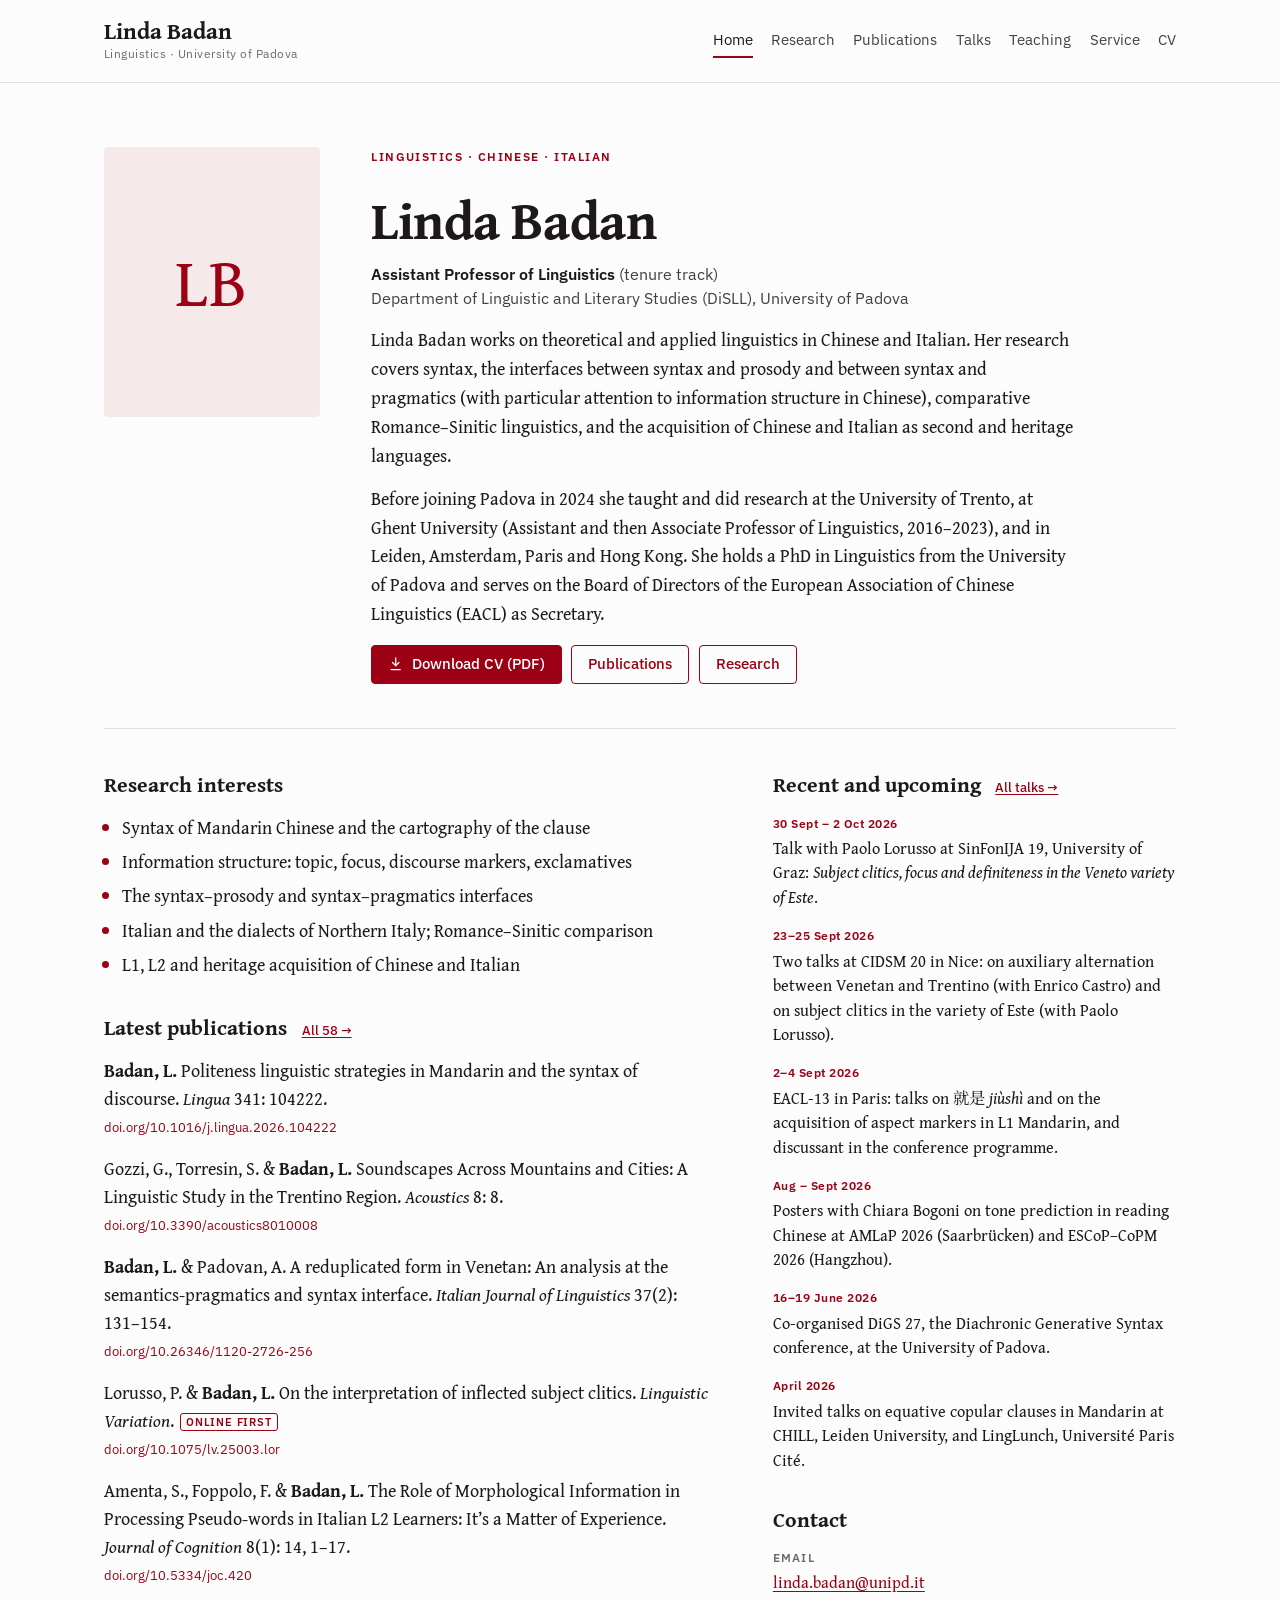
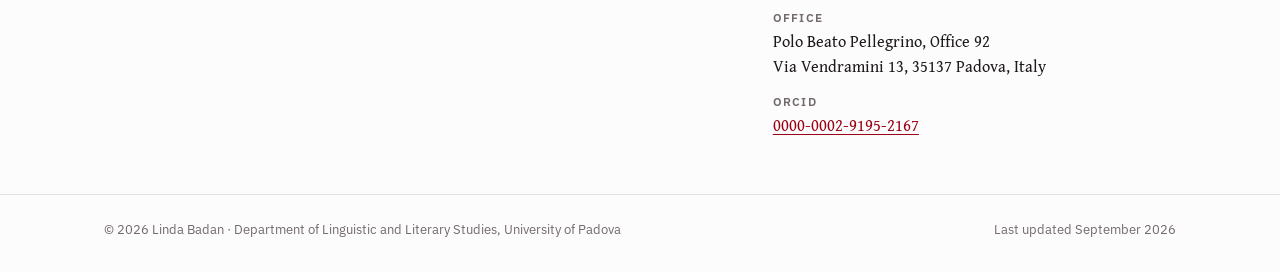
==== index.html @ 20d54bdb "Sito accademico di Linda Badan: prima versione Home, Research, Publications, Talks, Teaching, Servic" ====
<!doctype html>
<html lang="en">
<head>
<meta charset="utf-8">
<meta name="viewport" content="width=device-width, initial-scale=1, viewport-fit=cover">
<title>Linda Badan</title>
<meta name="description" content="Linda Badan, Assistant Professor of Linguistics at the University of Padova: syntax of Chinese and Italian, information structure, acquisition.">
<meta name="author" content="Linda Badan">
<meta property="og:title" content="Linda Badan">
<meta property="og:description" content="Linda Badan, Assistant Professor of Linguistics at the University of Padova: syntax of Chinese and Italian, information structure, acquisition.">
<meta property="og:type" content="website">
<link rel="icon" href="assets/favicon.svg" type="image/svg+xml">
<link rel="preconnect" href="https://fonts.googleapis.com">
<link rel="preconnect" href="https://fonts.gstatic.com" crossorigin>
<link rel="stylesheet" href="https://fonts.googleapis.com/css2?family=Gentium+Book+Plus:ital,wght@0,400;0,700;1,400;1,700&family=IBM+Plex+Sans:wght@400;500;600&display=swap">
<link rel="stylesheet" href="https://fonts.googleapis.com/css2?family=Noto+Serif+SC:wght@400;700&text=%E4%B9%9F%E4%BA%BA%E4%BD%A0%E5%91%B3%E5%B0%B1%E6%84%9F%E6%88%90%E6%8A%A5%E6%97%A5%E6%98%AF%E6%B0%91%E7%9C%8B%E8%AE%A9%E8%AF%AD&display=swap">
<link rel="stylesheet" href="assets/style.css">
</head>
<body>
<a class="skip" href="#main">Skip to content</a>
<header class="masthead">
  <div class="wrap">
    <a class="brand" href="./"><span class="brand-name">Linda Badan</span><span class="brand-sub">Linguistics · University of Padova</span></a>
    <nav class="nav" aria-label="Main"><a href="./" aria-current="page">Home</a><a href="research.html">Research</a><a href="publications.html">Publications</a><a href="talks.html">Talks</a><a href="teaching.html">Teaching</a><a href="service.html">Service</a><a href="cv.html">CV</a></nav>
  </div>
</header>
<main id="main">
<div class="wrap">
  <section class="intro" aria-label="Introduction">
    <div class="portrait" role="img" aria-label="Linda Badan">
      <span class="initials" aria-hidden="true">LB</span>
      <!-- To show a photo, upload a portrait as assets/photo.jpg (it replaces the initials automatically). -->
      <img src="assets/photo.jpg" alt="" data-optional>
    </div>
    <div class="intro-text">
      <p class="eyebrow">Linguistics · Chinese · Italian</p>
      <h1>Linda Badan</h1>
      <p class="role"><strong>Assistant Professor of Linguistics</strong> (tenure track)<br>
      Department of Linguistic and Literary Studies (DiSLL), University of Padova</p>
      <div class="prose">
        <p>Linda Badan works on theoretical and applied linguistics in Chinese and Italian. Her research covers syntax, the interfaces between syntax and prosody and between syntax and pragmatics (with particular attention to information structure in Chinese), comparative Romance–Sinitic linguistics, and the acquisition of Chinese and Italian as second and heritage languages.</p>
        <p>Before joining Padova in 2024 she taught and did research at the University of Trento, at Ghent University (Assistant and then Associate Professor of Linguistics, 2016–2023), and in Leiden, Amsterdam, Paris and Hong Kong. She holds a PhD in Linguistics from the University of Padova and serves on the Board of Directors of the European Association of Chinese Linguistics (EACL) as Secretary.</p>
      </div>
      <div class="btn-row">
        <a class="btn btn-primary" href="files/Linda_Badan_CV.pdf"><svg viewBox="0 0 24 24" fill="none" stroke="currentColor" stroke-width="2" stroke-linecap="round" stroke-linejoin="round" aria-hidden="true"><path d="M12 3v12"/><path d="m7 10 5 5 5-5"/><path d="M5 21h14"/></svg>Download CV (PDF)</a>
        <a class="btn btn-ghost" href="publications.html">Publications</a>
        <a class="btn btn-ghost" href="research.html">Research</a>
      </div>
    </div>
  </section>

  <div class="home-cols">
    <div>
      <h2>Research interests</h2>
      <ul class="interests">
        <li>Syntax of Mandarin Chinese and the cartography of the clause</li>
        <li>Information structure: topic, focus, discourse markers, exclamatives</li>
        <li>The syntax–prosody and syntax–pragmatics interfaces</li>
        <li>Italian and the dialects of Northern Italy; Romance–Sinitic comparison</li>
        <li>L1, L2 and heritage acquisition of Chinese and Italian</li>
      </ul>
      <h2>Latest publications <a href="publications.html">All 58 →</a></h2>
      <ul class="entries">
<li class="entry" data-type="article"><p class="cite"><span class="me">Badan, L.</span> Politeness linguistic strategies in Mandarin and the syntax of discourse. <em>Lingua</em> 341: 104222.</p><p class="links"><a href="https://doi.org/10.1016/j.lingua.2026.104222">doi.org/10.1016/j.lingua.2026.104222</a></p></li>
<li class="entry" data-type="article"><p class="cite">Gozzi, G., Torresin, S. &amp; <span class="me">Badan, L.</span> Soundscapes Across Mountains and Cities: A Linguistic Study in the Trentino Region. <em>Acoustics</em> 8: 8.</p><p class="links"><a href="https://doi.org/10.3390/acoustics8010008">doi.org/10.3390/acoustics8010008</a></p></li>
<li class="entry" data-type="article"><p class="cite"><span class="me">Badan, L.</span> &amp; Padovan, A. A reduplicated form in Venetan: An analysis at the semantics-pragmatics and syntax interface. <em>Italian Journal of Linguistics</em> 37(2): 131–154.</p><p class="links"><a href="https://doi.org/10.26346/1120-2726-256">doi.org/10.26346/1120-2726-256</a></p></li>
<li class="entry" data-type="article"><p class="cite">Lorusso, P. &amp; <span class="me">Badan, L.</span> On the interpretation of inflected subject clitics. <em>Linguistic Variation</em>.<span class="tag">Online first</span></p><p class="links"><a href="https://doi.org/10.1075/lv.25003.lor">doi.org/10.1075/lv.25003.lor</a></p></li>
<li class="entry" data-type="article"><p class="cite">Amenta, S., Foppolo, F. &amp; <span class="me">Badan, L.</span> The Role of Morphological Information in Processing Pseudo-words in Italian L2 Learners: It’s a Matter of Experience. <em>Journal of Cognition</em> 8(1): 14, 1–17.</p><p class="links"><a href="https://doi.org/10.5334/joc.420">doi.org/10.5334/joc.420</a></p></li>
      </ul>
    </div>
    <div>
      <h2>Recent and upcoming <a href="talks.html">All talks →</a></h2>
      <ul class="news">
<li><span class="when">30 Sept – 2 Oct 2026</span><p>Talk with Paolo Lorusso at SinFonIJA 19, University of Graz: <em>Subject clitics, focus and definiteness in the Veneto variety of Este</em>.</p></li>
<li><span class="when">23–25 Sept 2026</span><p>Two talks at CIDSM 20 in Nice: on auxiliary alternation between Venetan and Trentino (with Enrico Castro) and on subject clitics in the variety of Este (with Paolo Lorusso).</p></li>
<li><span class="when">2–4 Sept 2026</span><p>EACL-13 in Paris: talks on 就是 <em>jiùshì</em> and on the acquisition of aspect markers in L1 Mandarin, and discussant in the conference programme.</p></li>
<li><span class="when">Aug – Sept 2026</span><p>Posters with Chiara Bogoni on tone prediction in reading Chinese at AMLaP 2026 (Saarbrücken) and ESCoP–CoPM 2026 (Hangzhou).</p></li>
<li><span class="when">16–19 June 2026</span><p>Co-organised DiGS 27, the Diachronic Generative Syntax conference, at the University of Padova.</p></li>
<li><span class="when">April 2026</span><p>Invited talks on equative copular clauses in Mandarin at CHILL, Leiden University, and LingLunch, Université Paris Cité.</p></li>
      </ul>
      <h2>Contact</h2>
      <dl class="contact">
        <div><dt>Email</dt><dd><a href="mailto:linda.badan@unipd.it">linda.badan@unipd.it</a></dd></div>
        <div><dt>Office</dt><dd>Polo Beato Pellegrino, Office 92<br>Via Vendramini 13, 35137 Padova, Italy</dd></div>
        <div><dt>ORCID</dt><dd><a href="https://orcid.org/0000-0002-9195-2167">0000-0002-9195-2167</a></dd></div>
        <!-- More profiles (Google Scholar, Academia.edu, ResearchGate…): copy the block above and change label and link. -->
      </dl>
    </div>
  </div>
</div>
</main>
<footer class="footer">
  <div class="wrap">
    <span>© 2026 Linda Badan · Department of Linguistic and Literary Studies, University of Padova</span>
    <span>Last updated September 2026</span>
  </div>
</footer>
<script src="assets/site.js" defer></script>
</body>
</html>
---- assets/style.css ----
/* Linda Badan — site stylesheet
   Layout: a masthead (name + navigation) above a centred wrap. Inner pages put a
   sticky "on this page" index beside a reading column; long lists are ledgers
   with the year in a left gutter. Accent: Padova red. */

:root {
  --paper: #fdfcfc;
  --panel: #f5f1f1;
  --ink: #1d191a;
  --ink-2: #463f41;
  --muted: #72696b;
  --rule: #e5dfdf;
  --rule-soft: #efeaea;
  --accent: #9b0014;
  --accent-ink: #ffffff;
  --accent-wash: #f6e9ea;

  --serif: "Gentium Book Plus", "Noto Serif SC", "Songti SC", "SimSun", Georgia, "Times New Roman", serif;
  --sans: "IBM Plex Sans", system-ui, -apple-system, "Segoe UI", Roboto, "Helvetica Neue", Arial, "PingFang SC", "Microsoft YaHei", sans-serif;

  --wrap: 72rem;
  --measure: 44rem;
  --radius: 4px;
}

@media (prefers-color-scheme: dark) {
  :root:not([data-theme="light"]) {
    --paper: #141112;
    --panel: #1d191a;
    --ink: #eee8e8;
    --ink-2: #cfc6c7;
    --muted: #a0969a;
    --rule: #353031;
    --rule-soft: #282324;
    --accent: #ec7f89;
    --accent-ink: #1b0b0e;
    --accent-wash: #2c1a1d;
    color-scheme: dark;
  }
}

:root[data-theme="dark"] {
  --paper: #141112;
  --panel: #1d191a;
  --ink: #eee8e8;
  --ink-2: #cfc6c7;
  --muted: #a0969a;
  --rule: #353031;
  --rule-soft: #282324;
  --accent: #ec7f89;
  --accent-ink: #1b0b0e;
  --accent-wash: #2c1a1d;
  color-scheme: dark;
}

*, *::before, *::after { box-sizing: border-box; }
[hidden] { display: none !important; }

html { -webkit-text-size-adjust: 100%; scroll-behavior: smooth; }
@media (prefers-reduced-motion: reduce) { html { scroll-behavior: auto; } }

body {
  margin: 0;
  background: var(--paper);
  color: var(--ink);
  font-family: var(--serif);
  font-size: 1.125rem;
  line-height: 1.6;
  text-rendering: optimizeLegibility;
}

img { max-width: 100%; }

a { color: var(--accent); text-decoration-thickness: 1px; text-underline-offset: 0.18em; }
a:hover { text-decoration-thickness: 2px; }
:focus-visible { outline: 2px solid var(--accent); outline-offset: 3px; border-radius: 2px; }

h1, h2, h3 { text-wrap: balance; }
p { margin: 0; }

.wrap { max-width: var(--wrap); margin-inline: auto; padding-inline: clamp(1rem, 4vw, 2.5rem); }

.skip { position: absolute; left: -999px; top: 0; }
.skip:focus { left: 1rem; top: 1rem; z-index: 10; background: var(--paper); padding: 0.5rem 1rem; font-family: var(--sans); }

/* ---------- Masthead ---------- */

.masthead { border-bottom: 1px solid var(--rule); }
.masthead .wrap {
  display: flex; flex-wrap: wrap; align-items: center; justify-content: space-between;
  gap: 0.75rem 2rem; padding-block: 1.1rem;
}
.brand { display: flex; flex-direction: column; text-decoration: none; color: var(--ink); }
.brand-name { font-size: 1.45rem; font-weight: 700; line-height: 1.15; }
.brand-sub { font-family: var(--sans); font-size: 0.78rem; color: var(--muted); letter-spacing: 0.04em; }
.nav { display: flex; flex-wrap: wrap; gap: 0.2rem 1.15rem; font-family: var(--sans); font-size: 0.92rem; }
.nav a { color: var(--ink-2); text-decoration: none; padding-block: 0.3rem; border-bottom: 2px solid transparent; }
.nav a:hover { color: var(--accent); }
.nav a[aria-current="page"] { color: var(--ink); border-bottom-color: var(--accent); }

/* ---------- Shared type ---------- */

.eyebrow {
  font-family: var(--sans); font-size: 0.76rem; font-weight: 600; letter-spacing: 0.12em;
  text-transform: uppercase; color: var(--accent); margin-bottom: 0.6rem;
}
h1 { font-size: clamp(2.3rem, 4vw + 1rem, 3.3rem); line-height: 1.05; margin: 0; font-weight: 700; letter-spacing: -0.01em; }
h2 { font-size: 1.65rem; line-height: 1.2; margin: 0 0 1.2rem; font-weight: 700; }
h3 { font-size: 1.2rem; line-height: 1.3; margin: 0 0 0.4rem; font-weight: 700; }
h2 .count { font-family: var(--sans); font-size: 0.85rem; font-weight: 400; color: var(--muted); margin-left: 0.4rem; }

.lede { font-size: 1.2rem; line-height: 1.55; color: var(--ink-2); max-width: var(--measure); }
.prose { max-width: var(--measure); display: grid; gap: 0.9rem; }
.small, .meta { font-family: var(--sans); font-size: 0.86rem; line-height: 1.5; color: var(--muted); }
.zh { font-family: "Noto Serif SC", "Songti SC", "SimSun", serif; }

.btn {
  display: inline-flex; align-items: center; gap: 0.5rem; font-family: var(--sans); font-size: 0.92rem;
  font-weight: 500; padding: 0.6rem 1rem; border-radius: var(--radius); text-decoration: none;
  border: 1px solid var(--accent); line-height: 1.2;
}
.btn svg { width: 1.05em; height: 1.05em; flex: none; }
.btn-primary { background: var(--accent); color: var(--accent-ink); }
.btn-primary:hover { filter: brightness(1.08); }
.btn-ghost { color: var(--accent); background: transparent; }
.btn-ghost:hover { background: var(--accent-wash); }
.btn-row { display: flex; flex-wrap: wrap; gap: 0.6rem; }

/* ---------- Home ---------- */

.intro {
  display: grid; grid-template-columns: 13.5rem minmax(0, 1fr); gap: clamp(1.5rem, 4vw, 3.5rem);
  align-items: start; padding-block: clamp(2rem, 6vw, 4rem) clamp(1.75rem, 4vw, 2.75rem);
}
.intro-text { display: grid; gap: 1rem; min-width: 0; }
.role { font-family: var(--sans); font-size: 0.98rem; line-height: 1.5; color: var(--ink-2); }
.role strong { color: var(--ink); font-weight: 600; }

.portrait {
  position: relative; width: 100%; max-width: 13.5rem; aspect-ratio: 4 / 5; overflow: hidden;
  background: var(--accent-wash); border-radius: var(--radius); display: grid; place-items: center;
}
.portrait .initials { font-size: 4.2rem; color: var(--accent); letter-spacing: 0.02em; }
.portrait img { position: absolute; inset: 0; width: 100%; height: 100%; object-fit: cover; }

.home-cols {
  display: grid; grid-template-columns: minmax(0, 3fr) minmax(0, 2fr); gap: 0 clamp(2rem, 5vw, 4.5rem);
  border-top: 1px solid var(--rule); padding-block: 0.5rem 3.5rem;
}
.home-cols > div { min-width: 0; }
.home-cols h2 { font-size: 1.35rem; margin: 2.2rem 0 1rem; }
.home-cols h2 a { font-family: var(--sans); font-size: 0.82rem; font-weight: 500; margin-left: 0.6rem; }

.interests { margin: 0; padding-left: 1.1rem; display: grid; gap: 0.35rem; }
.interests li::marker { color: var(--accent); }

.news { list-style: none; margin: 0; padding: 0; display: grid; gap: 1.05rem; }
.news .when { display: block; font-family: var(--sans); font-size: 0.78rem; font-weight: 600; letter-spacing: 0.04em; color: var(--accent); margin-bottom: 0.15rem; font-variant-numeric: tabular-nums; }
.news p { font-size: 1.02rem; line-height: 1.5; }

.contact { display: grid; gap: 0.9rem; margin: 0; }
.contact dt { font-family: var(--sans); font-size: 0.74rem; font-weight: 600; letter-spacing: 0.1em; text-transform: uppercase; color: var(--muted); }
.contact dd { margin: 0.1rem 0 0; font-size: 1.02rem; line-height: 1.5; }

/* ---------- Inner pages ---------- */

.page-head { padding-block: clamp(2rem, 5vw, 3.5rem) clamp(1.25rem, 3vw, 2rem); display: grid; gap: 0.9rem; }

.page { display: grid; grid-template-columns: 12.5rem minmax(0, 1fr); gap: clamp(2rem, 4vw, 3.5rem); padding-bottom: 4rem; }
.page-index { position: sticky; top: 1.25rem; align-self: start; font-family: var(--sans); font-size: 0.86rem; }
.page-index .label { font-size: 0.72rem; font-weight: 600; letter-spacing: 0.12em; text-transform: uppercase; color: var(--muted); margin-bottom: 0.6rem; }
.page-index ol { list-style: none; margin: 0; padding: 0; display: grid; gap: 0.1rem; border-left: 1px solid var(--rule); }
.page-index a { display: flex; justify-content: space-between; gap: 0.75rem; padding: 0.3rem 0 0.3rem 0.85rem; color: var(--ink-2); text-decoration: none; margin-left: -1px; border-left: 2px solid transparent; }
.page-index a:hover { color: var(--accent); border-left-color: var(--accent); }
.page-index .n { color: var(--muted); font-variant-numeric: tabular-nums; }
.page-body { min-width: 0; }

.section { padding-block: 2rem 2.25rem; border-top: 1px solid var(--rule); scroll-margin-top: 1rem; }
.section:first-child { border-top: 0; padding-top: 0; }
.section > .intro-note { margin-bottom: 1.25rem; }

/* Year ledger: year in the gutter, entries beside it */
.year-block {
  display: grid; grid-template-columns: 4rem minmax(0, 1fr); gap: 0 1.25rem;
  padding-block: 0.95rem; border-top: 1px solid var(--rule-soft);
}
.year-block:first-of-type { border-top: 0; padding-top: 0.25rem; }
.year { margin: 0; font-family: var(--sans); font-size: 0.92rem; font-weight: 600; color: var(--accent); padding-top: 0.12rem; font-variant-numeric: tabular-nums; }
.entries { list-style: none; margin: 0; padding: 0; display: grid; gap: 1.05rem; }
.entry { min-width: 0; overflow-wrap: anywhere; }
.entry .cite { line-height: 1.55; }
.entry .me { font-weight: 700; }
.entry .links { margin-top: 0.25rem; font-family: var(--sans); font-size: 0.84rem; }
.entry .links a { text-decoration: none; }
.entry .links a:hover { text-decoration: underline; }
.talk-title { font-size: 1.07rem; line-height: 1.45; }
.entry .meta { margin-top: 0.2rem; }
.tag {
  display: inline-block; font-family: var(--sans); font-size: 0.68rem; font-weight: 600; letter-spacing: 0.07em;
  text-transform: uppercase; color: var(--accent); border: 1px solid currentColor; border-radius: 3px;
  padding: 0.05rem 0.35rem; margin-left: 0.35rem; vertical-align: 0.12em; line-height: 1.3; white-space: nowrap;
}

/* Timeline: a period in the gutter (positions, grants, roles) */
.timeline { list-style: none; margin: 0; padding: 0; display: grid; gap: 1.15rem; }
.timeline > li { display: grid; grid-template-columns: 8rem minmax(0, 1fr); gap: 0.2rem 1.25rem; }
.timeline .period { font-family: var(--sans); font-size: 0.88rem; font-weight: 600; color: var(--accent); padding-top: 0.12rem; font-variant-numeric: tabular-nums; }
.timeline .what { font-weight: 700; line-height: 1.4; }
.timeline .where { color: var(--ink-2); line-height: 1.5; }
.timeline .meta { margin-top: 0.15rem; }
.timeline > li > div { min-width: 0; }

.plain-list { margin: 0; padding-left: 1.1rem; display: grid; gap: 0.55rem; }
.plain-list li::marker { color: var(--muted); }
.cols { columns: 2 17rem; column-gap: 2.5rem; margin: 0; padding-left: 1.1rem; }
.cols li { break-inside: avoid; margin-bottom: 0.35rem; }
.cols li::marker { color: var(--muted); }

.sub { margin-top: 1.75rem; }
.sub:first-child { margin-top: 0; }
.sub > h3 { margin-bottom: 0.9rem; }

/* Filter bar (publications, talks) */
.filters {
  display: flex; flex-wrap: wrap; align-items: center; gap: 0.75rem 1rem; margin-bottom: 1.75rem;
  padding: 0.9rem 1rem; background: var(--panel); border-radius: 6px;
}
.search {
  flex: 1 1 15rem; min-width: 0; font-family: var(--sans); font-size: 0.95rem; color: var(--ink);
  background: var(--paper); border: 1px solid var(--rule); border-radius: var(--radius); padding: 0.55rem 0.75rem;
}
.search::placeholder { color: var(--muted); }
.chips { display: flex; flex-wrap: wrap; gap: 0.4rem; }
.chip {
  font-family: var(--sans); font-size: 0.82rem; color: var(--ink-2); background: var(--paper);
  border: 1px solid var(--rule); border-radius: 999px; padding: 0.32rem 0.75rem; cursor: pointer;
}
.chip:hover { border-color: var(--accent); color: var(--accent); }
.chip[aria-pressed="true"] { background: var(--accent); border-color: var(--accent); color: var(--accent-ink); }
.filter-count { font-family: var(--sans); font-size: 0.82rem; color: var(--muted); margin-left: auto; font-variant-numeric: tabular-nums; }
.filter-empty { font-family: var(--sans); color: var(--muted); padding: 1rem 0; }

/* Research: the clausal spine */
.spine { list-style: none; margin: 0; padding: 0; position: relative; }
.spine::before { content: ""; position: absolute; left: 1.6rem; top: 1.6rem; bottom: 1.6rem; border-left: 1px solid var(--accent); opacity: 0.45; }
.layer { display: grid; grid-template-columns: 3.2rem minmax(0, 1fr); gap: 1.4rem; padding-block: 1rem; position: relative; }
.node {
  position: relative; z-index: 1; width: 3.2rem; height: 3.2rem; border-radius: 50%;
  display: grid; place-items: center; background: var(--paper); border: 1px solid var(--accent);
  color: var(--accent); font-weight: 700; font-size: 1.05rem;
}
.layer-body { min-width: 0; padding-top: 0.35rem; }
.layer-body .label { font-family: var(--sans); font-size: 0.74rem; letter-spacing: 0.1em; text-transform: uppercase; color: var(--muted); font-weight: 600; margin-bottom: 0.2rem; }
.layer-body p + .topics, .area p + .topics { margin-top: 0.6rem; }

.topics { list-style: none; margin: 0; padding: 0; display: flex; flex-wrap: wrap; gap: 0.2rem 0.45rem; font-family: var(--sans); font-size: 0.85rem; color: var(--ink-2); }
.topics li:not(:last-child)::after { content: "\00B7"; margin-left: 0.45rem; color: var(--muted); }

.areas { display: grid; grid-template-columns: repeat(auto-fit, minmax(17rem, 1fr)); gap: 1.75rem 2.5rem; }
.area { min-width: 0; }
.area p { color: var(--ink-2); }

/* CV download */
.download {
  display: grid; grid-template-columns: auto minmax(0, 1fr) auto; align-items: center; gap: 1rem 1.5rem;
  padding: 1.25rem 1.5rem; background: var(--panel); border: 1px solid var(--rule); border-radius: 6px;
}
.download .doc-icon { width: 2.6rem; height: 3.2rem; color: var(--accent); }
.download h2 { font-size: 1.3rem; margin: 0 0 0.2rem; }

/* ---------- Footer ---------- */

.footer { border-top: 1px solid var(--rule); }
.footer .wrap { display: flex; flex-wrap: wrap; justify-content: space-between; gap: 0.5rem 2rem; padding-block: 1.5rem 2rem; font-family: var(--sans); font-size: 0.82rem; color: var(--muted); }
.footer a { color: var(--muted); }

/* ---------- Narrow screens ---------- */

@media (max-width: 880px) {
  .page { grid-template-columns: 1fr; gap: 1.25rem; }
  .page-index { position: static; }
  .page-index ol { display: flex; flex-wrap: wrap; gap: 0.3rem 1rem; border-left: 0; }
  .page-index a { padding: 0.15rem 0; border-left: 0; margin-left: 0; justify-content: flex-start; }
  .page-index a:hover { border-left: 0; }
}

@media (max-width: 820px) {
  .home-cols { grid-template-columns: 1fr; }
}

@media (max-width: 640px) {
  body { font-size: 1.0625rem; }
  .intro { grid-template-columns: 1fr; }
  .portrait { max-width: 8.5rem; }
  .portrait .initials { font-size: 2.8rem; }
  .download { grid-template-columns: auto minmax(0, 1fr); }
  .download .btn { grid-column: 1 / -1; justify-self: start; }
}

@media (max-width: 520px) {
  .year-block { grid-template-columns: 1fr; gap: 0.5rem; }
  .timeline > li { grid-template-columns: 1fr; }
  .filter-count { margin-left: 0; }
}
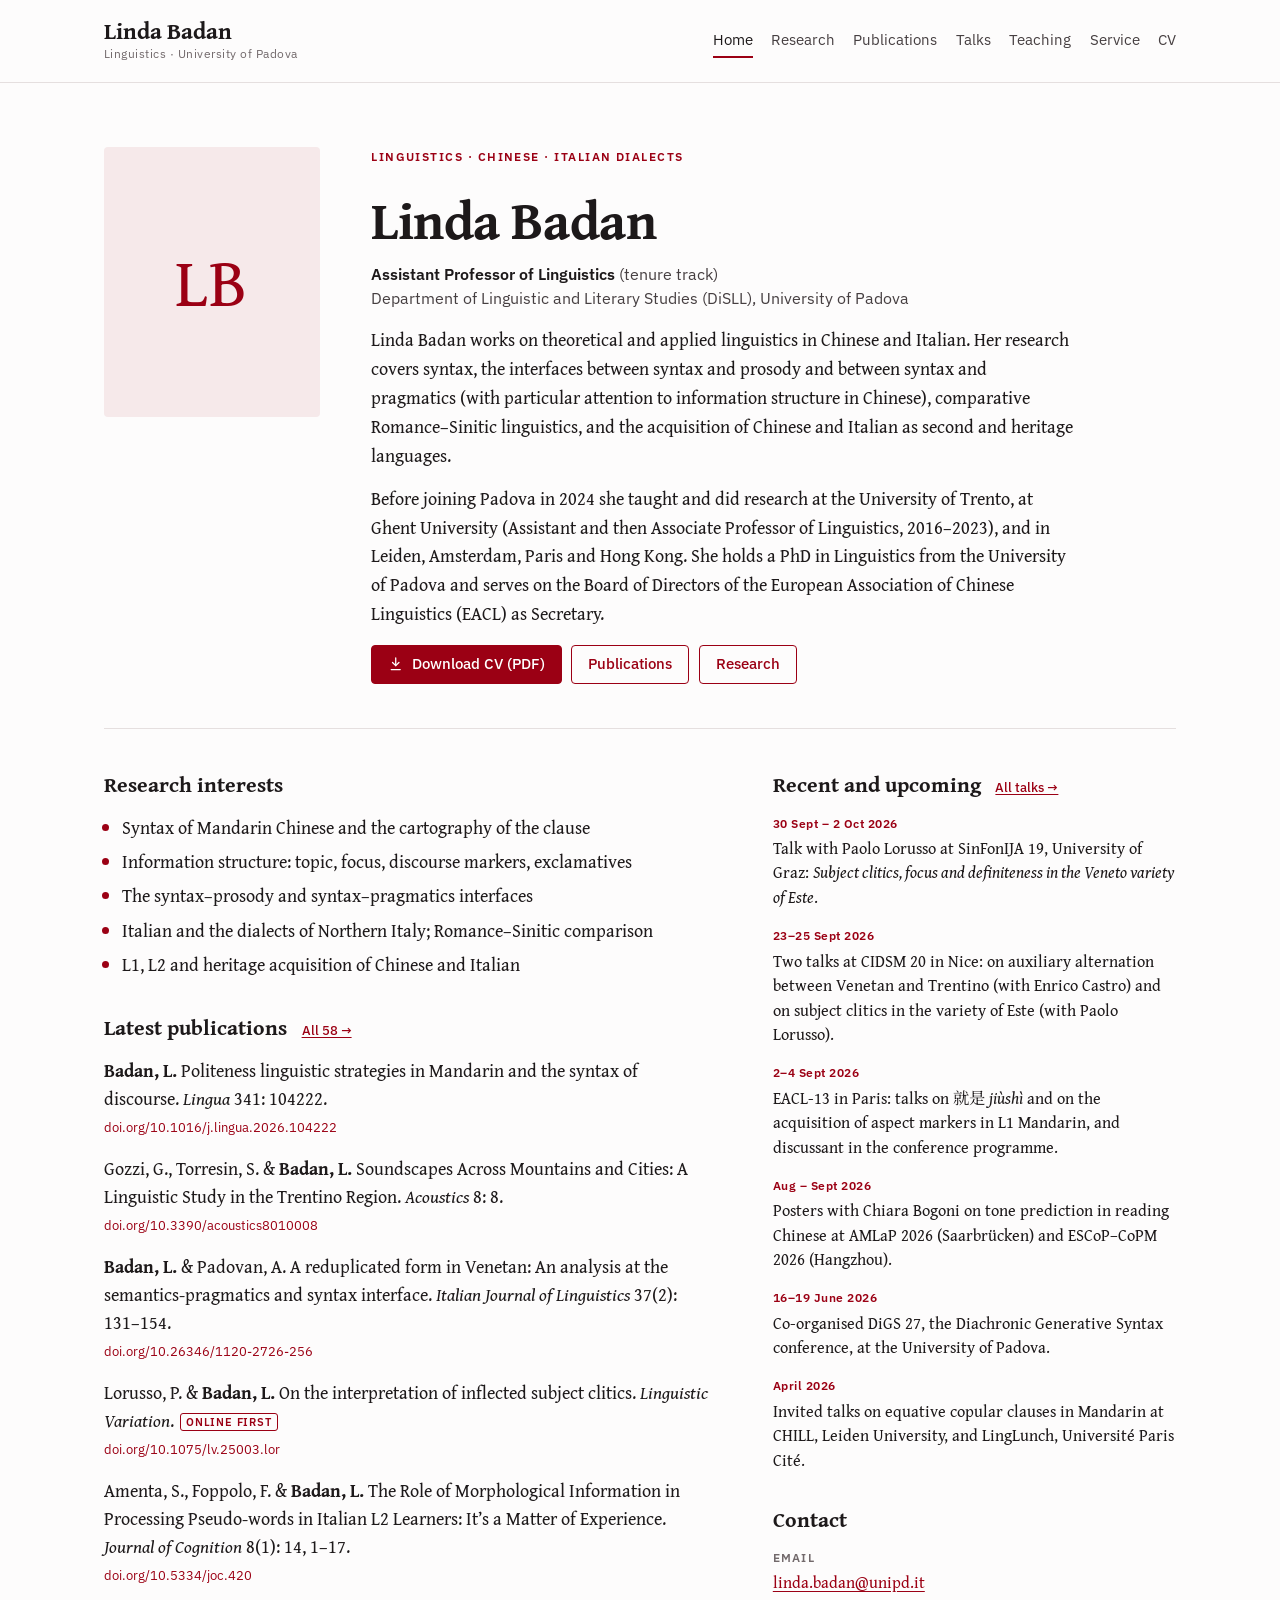
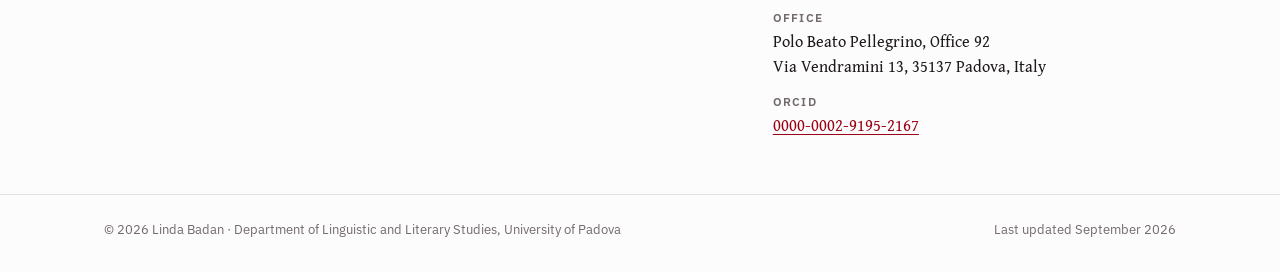
==== commit 6eaf97f1: "Home: "Linguistics · Chinese · Italian dialects" sotto il nome Co-Authored-By: Claude Sonnet 5.5 <no" ====
--- a/index.html
+++ b/index.html
@@ -33,7 +33,7 @@
       <img src="assets/photo.jpg" alt="" data-optional>
     </div>
     <div class="intro-text">
-      <p class="eyebrow">Linguistics · Chinese · Italian</p>
+      <p class="eyebrow">Linguistics · Chinese · Italian dialects</p>
       <h1>Linda Badan</h1>
       <p class="role"><strong>Assistant Professor of Linguistics</strong> (tenure track)<br>
       Department of Linguistic and Literary Studies (DiSLL), University of Padova</p>
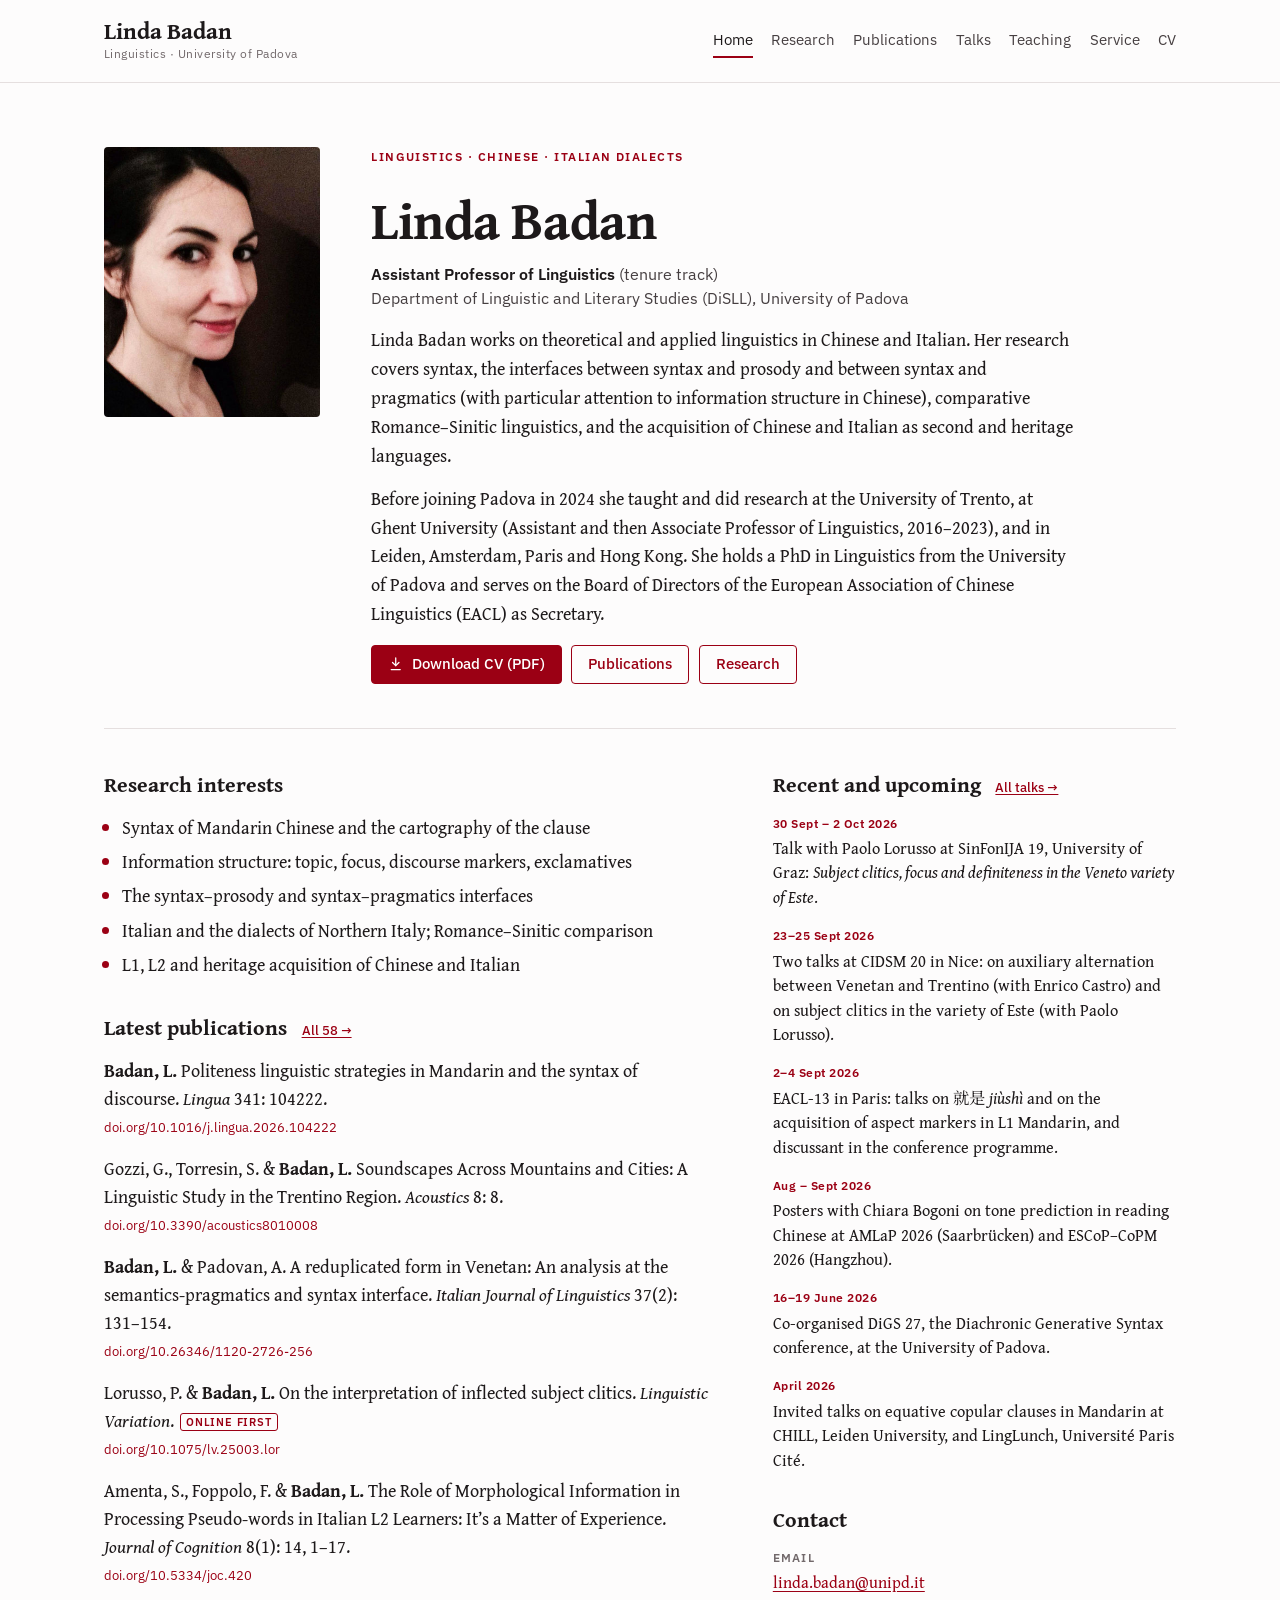
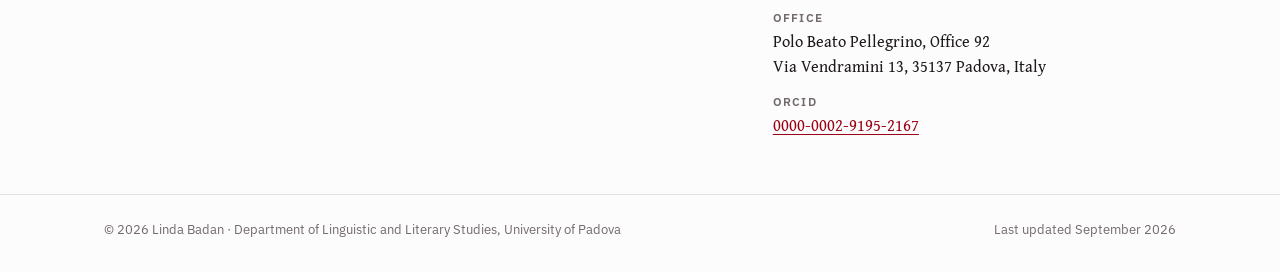
==== commit 577228a0: "SEO: sitemap, robots.txt, canonical, dati strutturati (Person) e titolo della home Co-Authored-By: C" ====
--- a/index.html
+++ b/index.html
@@ -3,18 +3,21 @@
 <head>
 <meta charset="utf-8">
 <meta name="viewport" content="width=device-width, initial-scale=1, viewport-fit=cover">
-<title>Linda Badan</title>
+<title>Linda Badan · Linguistics, University of Padova</title>
 <meta name="description" content="Linda Badan, Assistant Professor of Linguistics at the University of Padova: syntax of Chinese and Italian, information structure, acquisition.">
 <meta name="author" content="Linda Badan">
-<meta property="og:title" content="Linda Badan">
+<link rel="canonical" href="https://lindabadan.github.io/">
+<meta property="og:title" content="Linda Badan · Linguistics, University of Padova">
 <meta property="og:description" content="Linda Badan, Assistant Professor of Linguistics at the University of Padova: syntax of Chinese and Italian, information structure, acquisition.">
 <meta property="og:type" content="website">
+<meta property="og:url" content="https://lindabadan.github.io/">
 <link rel="icon" href="assets/favicon.svg" type="image/svg+xml">
 <link rel="preconnect" href="https://fonts.googleapis.com">
 <link rel="preconnect" href="https://fonts.gstatic.com" crossorigin>
 <link rel="stylesheet" href="https://fonts.googleapis.com/css2?family=Gentium+Book+Plus:ital,wght@0,400;0,700;1,400;1,700&family=IBM+Plex+Sans:wght@400;500;600&display=swap">
 <link rel="stylesheet" href="https://fonts.googleapis.com/css2?family=Noto+Serif+SC:wght@400;700&text=%E4%B9%9F%E4%BA%BA%E4%BD%A0%E5%91%B3%E5%B0%B1%E6%84%9F%E6%88%90%E6%8A%A5%E6%97%A5%E6%98%AF%E6%B0%91%E7%9C%8B%E8%AE%A9%E8%AF%AD&display=swap">
 <link rel="stylesheet" href="assets/style.css">
+<script type="application/ld+json">{"@context": "https://schema.org", "@type": "Person", "name": "Linda Badan", "url": "https://lindabadan.github.io/", "image": "https://lindabadan.github.io/assets/photo.jpg", "jobTitle": "Assistant Professor of Linguistics", "affiliation": {"@type": "CollegeOrUniversity", "name": "University of Padova", "department": {"@type": "Organization", "name": "Department of Linguistic and Literary Studies (DiSLL)"}}, "sameAs": ["https://orcid.org/0000-0002-9195-2167"], "knowsAbout": ["Linguistics", "Syntax", "Mandarin Chinese", "Italian dialects", "Information structure", "Language acquisition", "Heritage languages"]}</script>
 </head>
 <body>
 <a class="skip" href="#main">Skip to content</a>
--- a/assets/style.css
+++ b/assets/style.css
@@ -141,7 +141,7 @@
   background: var(--accent-wash); border-radius: var(--radius); display: grid; place-items: center;
 }
 .portrait .initials { font-size: 4.2rem; color: var(--accent); letter-spacing: 0.02em; }
-.portrait img { position: absolute; inset: 0; width: 100%; height: 100%; object-fit: cover; }
+.portrait img { position: absolute; inset: 0; width: 100%; height: 100%; object-fit: cover; object-position: 30% 40%; }
 
 .home-cols {
   display: grid; grid-template-columns: minmax(0, 3fr) minmax(0, 2fr); gap: 0 clamp(2rem, 5vw, 4.5rem);
